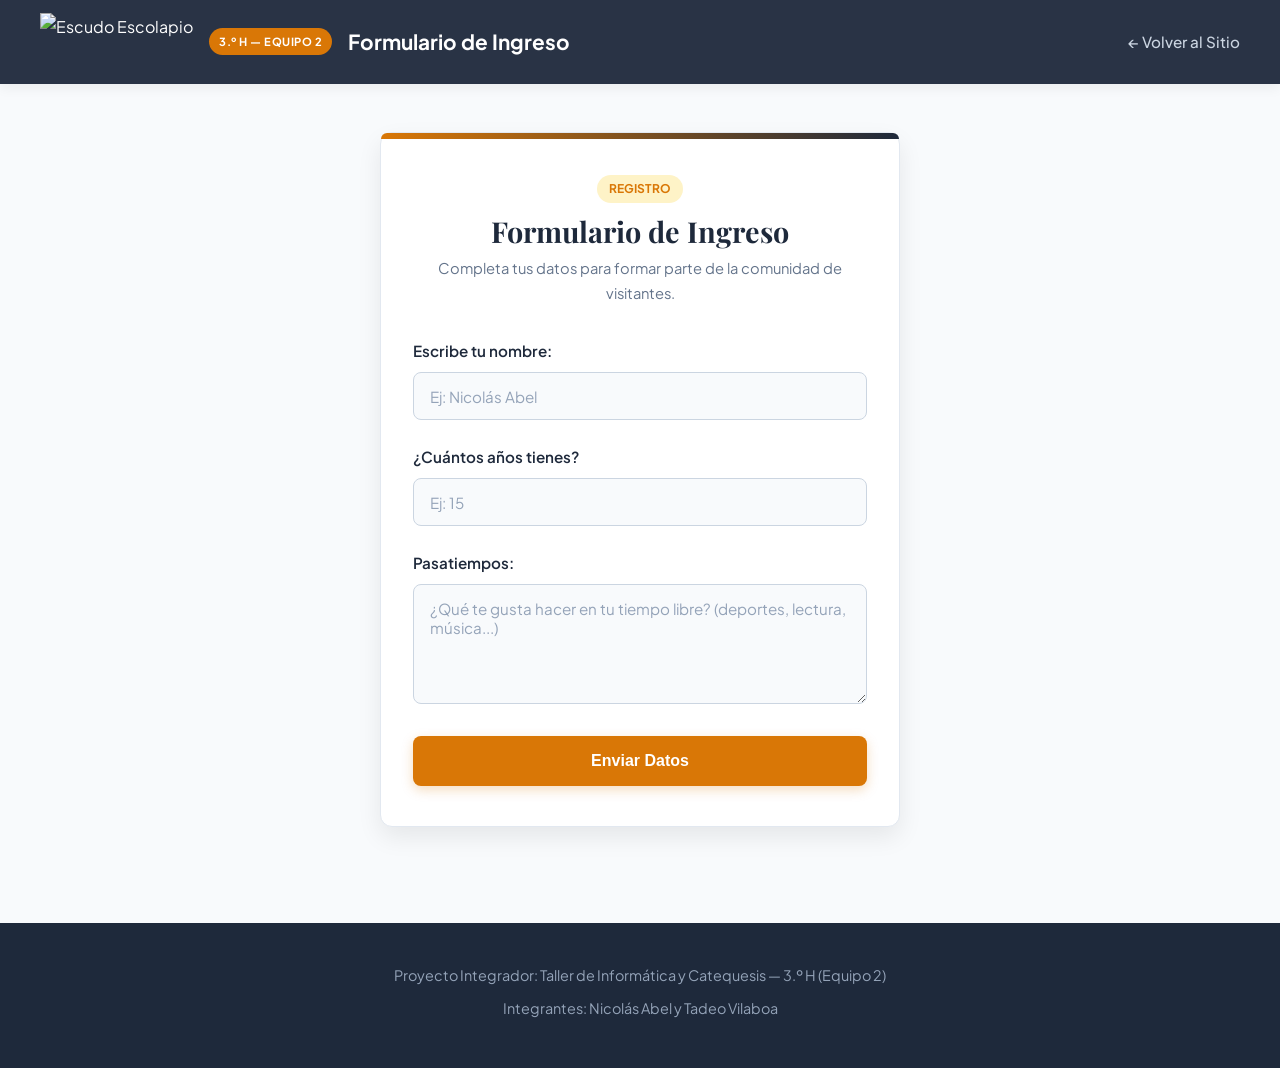
==== pages/formulario.html @ 62cfefab "Add files via upload" ====
<!DOCTYPE html>
<html lang="es">
<head>
    <meta charset="UTF-8">
    <meta name="viewport" content="width=device-width, initial-scale=1.0">
    <title>Formulario de Ingreso | Rostros de la Santidad Escolapia</title>
    <link rel="stylesheet" href="../css/estilos.css">
    <link rel="stylesheet" href="../css/formulario.css">
</head>
<body>

    <header class="navbar">
        <div class="logo">
            <img src="../img/escudo-escolapio.png" alt="Escudo Escolapio" class="logo-img">
            <span class="tag-escolapio">3.º H — Equipo 2</span>
            <h1>Formulario de Ingreso</h1>
        </div>
        <nav>
            <ul>
                <li><a href="../index.html">← Volver al Sitio</a></li>
            </ul>
        </nav>
    </header>

    <main class="form-page-container">
        <section class="form-card" id="form-container">
            <div class="form-header">
                <span class="badge">Registro</span>
                <h2>Formulario de Ingreso</h2>
                <p>Completa tus datos para formar parte de la comunidad de visitantes.</p>
            </div>

            <form action="#" method="POST" id="form-ingreso" class="custom-form">
                <div class="form-group">
                    <label for="nombre">Escribe tu nombre:</label>
                    <input type="text" id="nombre" name="nombre" placeholder="Ej: Nicolás Abel" required autocomplete="off">
                </div>

                <div class="form-group">
                    <label for="edad">¿Cuántos años tienes?</label>
                    <input type="number" id="edad" name="edad" placeholder="Ej: 15" min="1" max="120" required>
                </div>

                <div class="form-group">
                    <label for="pasatiempos">Pasatiempos:</label>
                    <textarea id="pasatiempos" name="pasatiempos" rows="4" placeholder="¿Qué te gusta hacer en tu tiempo libre? (deportes, lectura, música...)"></textarea>
                </div>

                <button type="submit" class="btn-primary btn-submit">Enviar Datos</button>
            </form>
        </section>
    </main>

    <footer>
        <p>Proyecto Integrador: Taller de Informática y Catequesis — 3.º H (Equipo 2)</p>
        <p>Integrantes: Nicolás Abel y Tadeo Vilaboa</p>
    </footer>

    <script src="../js/formulario.js"></script>
</body>
</html>
---- css/estilos.css ----
@import url('https://fonts.googleapis.com/css2?family=Plus+Jakarta+Sans:wght@400;500;600;700&family=Playfair+Display:wght@600;700&display=swap');

:root {
    --primary: #1e293b;
    --primary-accent: #0f172a;
    --accent: #d97706;
    --accent-hover: #b45309;
    --bg-main: #f8fafc;
    --bg-surface: #ffffff;
    --text-main: #334155;
    --text-muted: #64748b;
    --border: #e2e8f0;
    --radius: 12px;
    --shadow-sm: 0 1px 3px rgba(0, 0, 0, 0.08);
    --shadow-md: 0 4px 12px rgba(0, 0, 0, 0.06);
    --shadow-lg: 0 12px 28px rgba(0, 0, 0, 0.12);
    --transition: all 0.25s cubic-bezier(0.4, 0, 0.2, 1);
}

/* RESET Y BASE */
*, *::before, *::after {
    box-sizing: border-box;
    margin: 0;
    padding: 0;
}

html {
    scroll-behavior: smooth;
}

body {
    font-family: 'Plus Jakarta Sans', system-ui, -apple-system, sans-serif;
    background-color: var(--bg-main);
    color: var(--text-main);
    line-height: 1.7;
}

h1, h2, h3, h4 {
    font-family: 'Playfair Display', Georgia, serif;
    color: var(--primary);
    line-height: 1.3;
}

/* NAVEGACIÓN */
.navbar {
    background: rgba(30, 41, 59, 0.95);
    backdrop-filter: blur(10px);
    color: #ffffff;
    display: flex;
    justify-content: space-between;
    align-items: center;
    padding: 0.8rem 2.5rem;
    position: sticky;
    top: 0;
    z-index: 1000;
    box-shadow: var(--shadow-md);
}

.logo {
    display: flex;
    align-items: center;
    gap: 1rem;
}

.logo-img {
    height: 58px;
    width: auto;
    object-fit: contain;
    display: block;
}

.tag-escolapio {
    background-color: var(--accent);
    color: #ffffff;
    font-size: 0.7rem;
    font-weight: 700;
    padding: 4px 10px;
    border-radius: 20px;
    text-transform: uppercase;
    letter-spacing: 0.5px;
    white-space: nowrap;
}

.navbar h1 {
    color: #ffffff;
    font-size: 1.3rem;
    font-family: 'Plus Jakarta Sans', sans-serif;
}

.navbar nav ul {
    display: flex;
    list-style: none;
    gap: 1.75rem;
}

.navbar a {
    color: #cbd5e1;
    text-decoration: none;
    font-weight: 500;
    font-size: 0.95rem;
    transition: var(--transition);
    position: relative;
}

.navbar a:hover {
    color: #ffffff;
}

.navbar a::after {
    content: '';
    position: absolute;
    width: 0;
    height: 2px;
    bottom: -4px;
    left: 0;
    background-color: var(--accent);
    transition: var(--transition);
}

.navbar a:hover::after {
    width: 100%;
}

/* HERO SECTION */
.hero {
    background: linear-gradient(135deg, rgba(15, 23, 42, 0.88), rgba(30, 41, 59, 0.78)), url('../img/retrato.jpg') center/cover no-repeat;
    color: #ffffff;
    text-align: center;
    padding: 5rem 1.5rem;
    display: flex;
    justify-content: center;
    align-items: center;
}

.hero-content {
    max-width: 800px;
    display: flex;
    flex-direction: column;
    align-items: center;
}

.hero-portrait {
    width: 140px;
    height: 140px;
    border-radius: 50%;
    object-fit: cover;
    border: 3px solid var(--accent);
    box-shadow: var(--shadow-lg);
    margin-bottom: 1.2rem;
}

.hero h2 {
    color: #ffffff;
    font-size: 2.75rem;
    margin-bottom: 1rem;
}

.hero-quote {
    font-style: italic;
    color: #fef3c7;
    font-size: 1.2rem;
    margin-bottom: 2rem;
}

/* SECCIONES Y CONTENEDORES */
.container {
    max-width: 1100px;
    margin: 0 auto;
    padding: 4.5rem 1.5rem;
}

.bg-light {
    background-color: #f1f5f9;
    border-radius: var(--radius);
}

.bg-accent {
    background-color: #fffbeb;
    border: 2px solid #fde68a;
    border-radius: var(--radius);
}

.section-title {
    text-align: center;
    font-size: 2.2rem;
    margin-bottom: 2.5rem;
    position: relative;
}

.section-title::after {
    content: '';
    display: block;
    width: 60px;
    height: 3px;
    background-color: var(--accent);
    margin: 0.75rem auto 0;
    border-radius: 2px;
}

/* TARJETAS E IMÁGENES */
.cards-grid {
    display: grid;
    grid-template-columns: repeat(auto-fit, minmax(300px, 1fr));
    gap: 1.75rem;
}

.card, .card-single {
    background-color: var(--bg-surface);
    border: 1px solid var(--border);
    border-radius: var(--radius);
    box-shadow: var(--shadow-sm);
    transition: var(--transition);
    overflow: hidden;
}

.card {
    padding: 0;
}

.card-single {
    padding: 2rem;
}

.card-img {
    width: 100%;
    height: 190px;
    object-fit: cover;
    display: block;
}

.card-body {
    padding: 1.5rem;
}

.card:hover {
    transform: translateY(-5px);
    box-shadow: var(--shadow-lg);
    border-color: #cbd5e1;
}

.card h3, .card-single h3 {
    color: var(--primary);
    font-size: 1.35rem;
    margin-bottom: 0.85rem;
}

.card p, .card-single p {
    color: var(--text-muted);
    font-size: 0.98rem;
}

.card-with-image {
    display: flex;
    gap: 2rem;
    align-items: center;
}

.legacy-img {
    width: 220px;
    height: 160px;
    object-fit: cover;
    border-radius: 8px;
    flex-shrink: 0;
}

/* LÍNEA DE TIEMPO */
.timeline {
    position: relative;
    border-left: 3px solid var(--accent);
    padding-left: 2rem;
    margin-left: 1.5rem;
}

.timeline-item {
    margin-bottom: 2rem;
    position: relative;
}

.timeline-item::before {
    content: '';
    position: absolute;
    left: -2.55rem;
    top: 0.35rem;
    width: 14px;
    height: 14px;
    border-radius: 50%;
    background-color: var(--accent);
    border: 3px solid var(--bg-surface);
    box-shadow: var(--shadow-sm);
}

.timeline-item h4 {
    font-size: 1.2rem;
    margin-bottom: 0.4rem;
}

.timeline-item p {
    color: var(--text-muted);
}

/* BOTONES */
.btn-primary, .btn-secondary {
    display: inline-block;
    padding: 0.85rem 1.75rem;
    border-radius: 8px;
    text-decoration: none;
    font-weight: 600;
    font-size: 0.95rem;
    cursor: pointer;
    border: none;
    transition: var(--transition);
    text-align: center;
}

.btn-primary {
    background-color: var(--accent);
    color: #ffffff;
    box-shadow: 0 4px 10px rgba(217, 119, 6, 0.25);
}

.btn-primary:hover {
    background-color: var(--accent-hover);
    transform: translateY(-2px);
}

.btn-secondary {
    background-color: var(--primary);
    color: #ffffff;
}

.btn-secondary:hover {
    background-color: var(--primary-accent);
}

/* TRIVIA / QUIZ */
.quiz-box {
    background: var(--bg-surface);
    padding: 2.25rem;
    border-radius: var(--radius);
    box-shadow: var(--shadow-md);
    max-width: 650px;
    margin: 0 auto;
}

#quiz-question {
    font-size: 1.2rem;
    font-weight: 600;
    color: var(--primary);
    margin-bottom: 1.25rem;
}

.options-container {
    display: flex;
    flex-direction: column;
    gap: 0.85rem;
    margin-bottom: 1.5rem;
}

.option-btn {
    padding: 0.9rem 1.2rem;
    border: 1px solid var(--border);
    border-radius: 8px;
    background-color: var(--bg-surface);
    font-family: inherit;
    font-size: 0.95rem;
    color: var(--text-main);
    cursor: pointer;
    text-align: left;
    transition: var(--transition);
}

.option-btn:hover:not(:disabled) {
    background-color: #f1f5f9;
    border-color: var(--accent);
}

.option-btn.correct {
    background-color: #dcfce7;
    border-color: #22c55e;
    color: #15803d;
    font-weight: 600;
}

.option-btn.wrong {
    background-color: #fee2e2;
    border-color: #ef4444;
    color: #b91c1c;
}

/* FUENTES CONSULTADAS */
.sources-list {
    list-style-type: none;
}

.sources-list li {
    padding: 1rem 1.2rem;
    background-color: var(--bg-surface);
    border: 1px solid var(--border);
    border-radius: 8px;
    margin-bottom: 0.75rem;
    color: var(--text-muted);
}

/* FOOTER */
footer {
    background-color: var(--primary);
    color: #94a3b8;
    text-align: center;
    padding: 2.5rem 1rem;
    font-size: 0.9rem;
    margin-top: 3rem;
}

footer p {
    margin-bottom: 0.5rem;
}

footer a {
    color: var(--accent);
    text-decoration: none;
}

footer a:hover {
    text-decoration: underline;
}

/* RESPONSIVE DESIGN */
@media (max-width: 768px) {
    .navbar {
        flex-direction: column;
        gap: 1rem;
        padding: 1rem;
    }

    .logo-img {
        height: 48px;
    }

    .navbar nav ul {
        gap: 1rem;
        flex-wrap: wrap;
        justify-content: center;
    }

    .hero h2 {
        font-size: 2rem;
    }

    .container {
        padding: 3rem 1rem;
    }

    .card-with-image {
        flex-direction: column;
    }

    .legacy-img {
        width: 100%;
        height: 180px;
    }
}
---- css/formulario.css ----
.form-page-container {
    display: flex;
    justify-content: center;
    align-items: center;
    width: 100%;
    padding: 3rem 1rem;
    box-sizing: border-box;
}

.form-card {
    background-color: var(--bg-surface, #ffffff);
    border: 1px solid var(--border, #e2e8f0);
    border-radius: var(--radius, 12px);
    box-shadow: 0 10px 25px rgba(0, 0, 0, 0.08);
    width: 100%;
    max-width: 520px;
    padding: 2.5rem 2rem;
    box-sizing: border-box;
    position: relative;
}

.form-card::before {
    content: '';
    position: absolute;
    top: 0;
    left: 0;
    width: 100%;
    height: 6px;
    background: linear-gradient(90deg, #d97706, #1e293b);
    border-top-left-radius: 12px;
    border-top-right-radius: 12px;
}

.form-header {
    text-align: center;
    margin-bottom: 2rem;
}

.form-header .badge {
    background-color: #fef3c7;
    color: #d97706;
    font-size: 0.75rem;
    font-weight: 700;
    padding: 4px 12px;
    border-radius: 50px;
    text-transform: uppercase;
    display: inline-block;
    margin-bottom: 0.6rem;
}

.form-header h2 {
    font-size: 1.8rem;
    color: #1e293b;
    margin-bottom: 0.4rem;
}

.form-header p {
    color: #64748b;
    font-size: 0.92rem;
}

.custom-form {
    display: flex;
    flex-direction: column;
    gap: 1.5rem;
    width: 100%;
}

.form-group {
    display: flex;
    flex-direction: column;
    align-items: flex-start;
    width: 100%;
}

.form-group label {
    display: block;
    width: 100%;
    font-weight: 600;
    font-size: 0.95rem;
    color: #1e293b;
    margin-bottom: 0.5rem;
    text-align: left;
}

.form-group input,
.form-group textarea {
    display: block;
    width: 100%;
    box-sizing: border-box;
    padding: 0.85rem 1rem;
    font-family: inherit;
    font-size: 0.95rem;
    color: #334155;
    background-color: #f8fafc;
    border: 1.5px solid #cbd5e1;
    border-radius: 8px;
    transition: all 0.2s ease-in-out;
}

.form-group input::placeholder,
.form-group textarea::placeholder {
    color: #94a3b8;
}

.form-group input:focus,
.form-group textarea:focus {
    background-color: #ffffff;
    border-color: #d97706;
    box-shadow: 0 0 0 4px rgba(217, 119, 6, 0.15);
    outline: none;
}

.form-group textarea {
    resize: vertical;
    min-height: 120px;
}

.btn-submit {
    display: block;
    width: 100%;
    padding: 1rem;
    font-size: 1rem;
    font-weight: 700;
    color: #ffffff;
    background-color: #d97706;
    border: none;
    border-radius: 8px;
    cursor: pointer;
    transition: all 0.2s ease-in-out;
    box-shadow: 0 4px 12px rgba(217, 119, 6, 0.25);
    margin-top: 0.5rem;
}

.btn-submit:hover {
    background-color: #b45309;
    transform: translateY(-2px);
    box-shadow: 0 6px 16px rgba(217, 119, 6, 0.35);
}
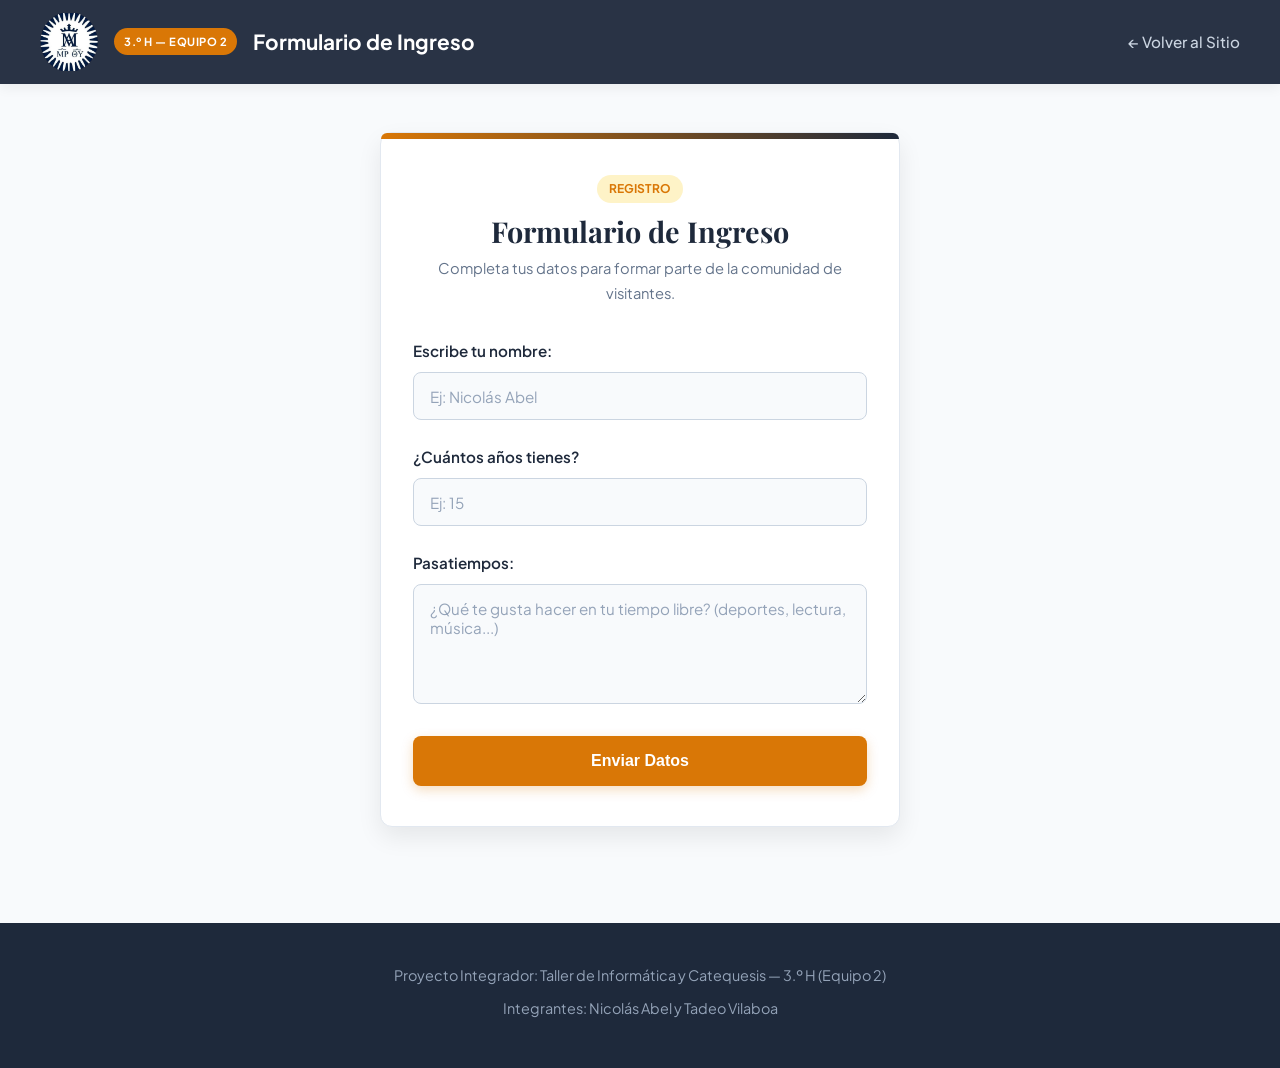
==== commit df552f9e: "Update formulario.html" ====
--- a/pages/formulario.html
+++ b/pages/formulario.html
@@ -11,7 +11,7 @@
 
     <header class="navbar">
         <div class="logo">
-            <img src="../img/escudo-escolapio.png" alt="Escudo Escolapio" class="logo-img">
+            <img src="../img/logo escolapio.png" alt="Escudo Escolapio" class="logo-img">
             <span class="tag-escolapio">3.º H — Equipo 2</span>
             <h1>Formulario de Ingreso</h1>
         </div>
@@ -58,4 +58,4 @@
 
     <script src="../js/formulario.js"></script>
 </body>
-</html>+</html>
